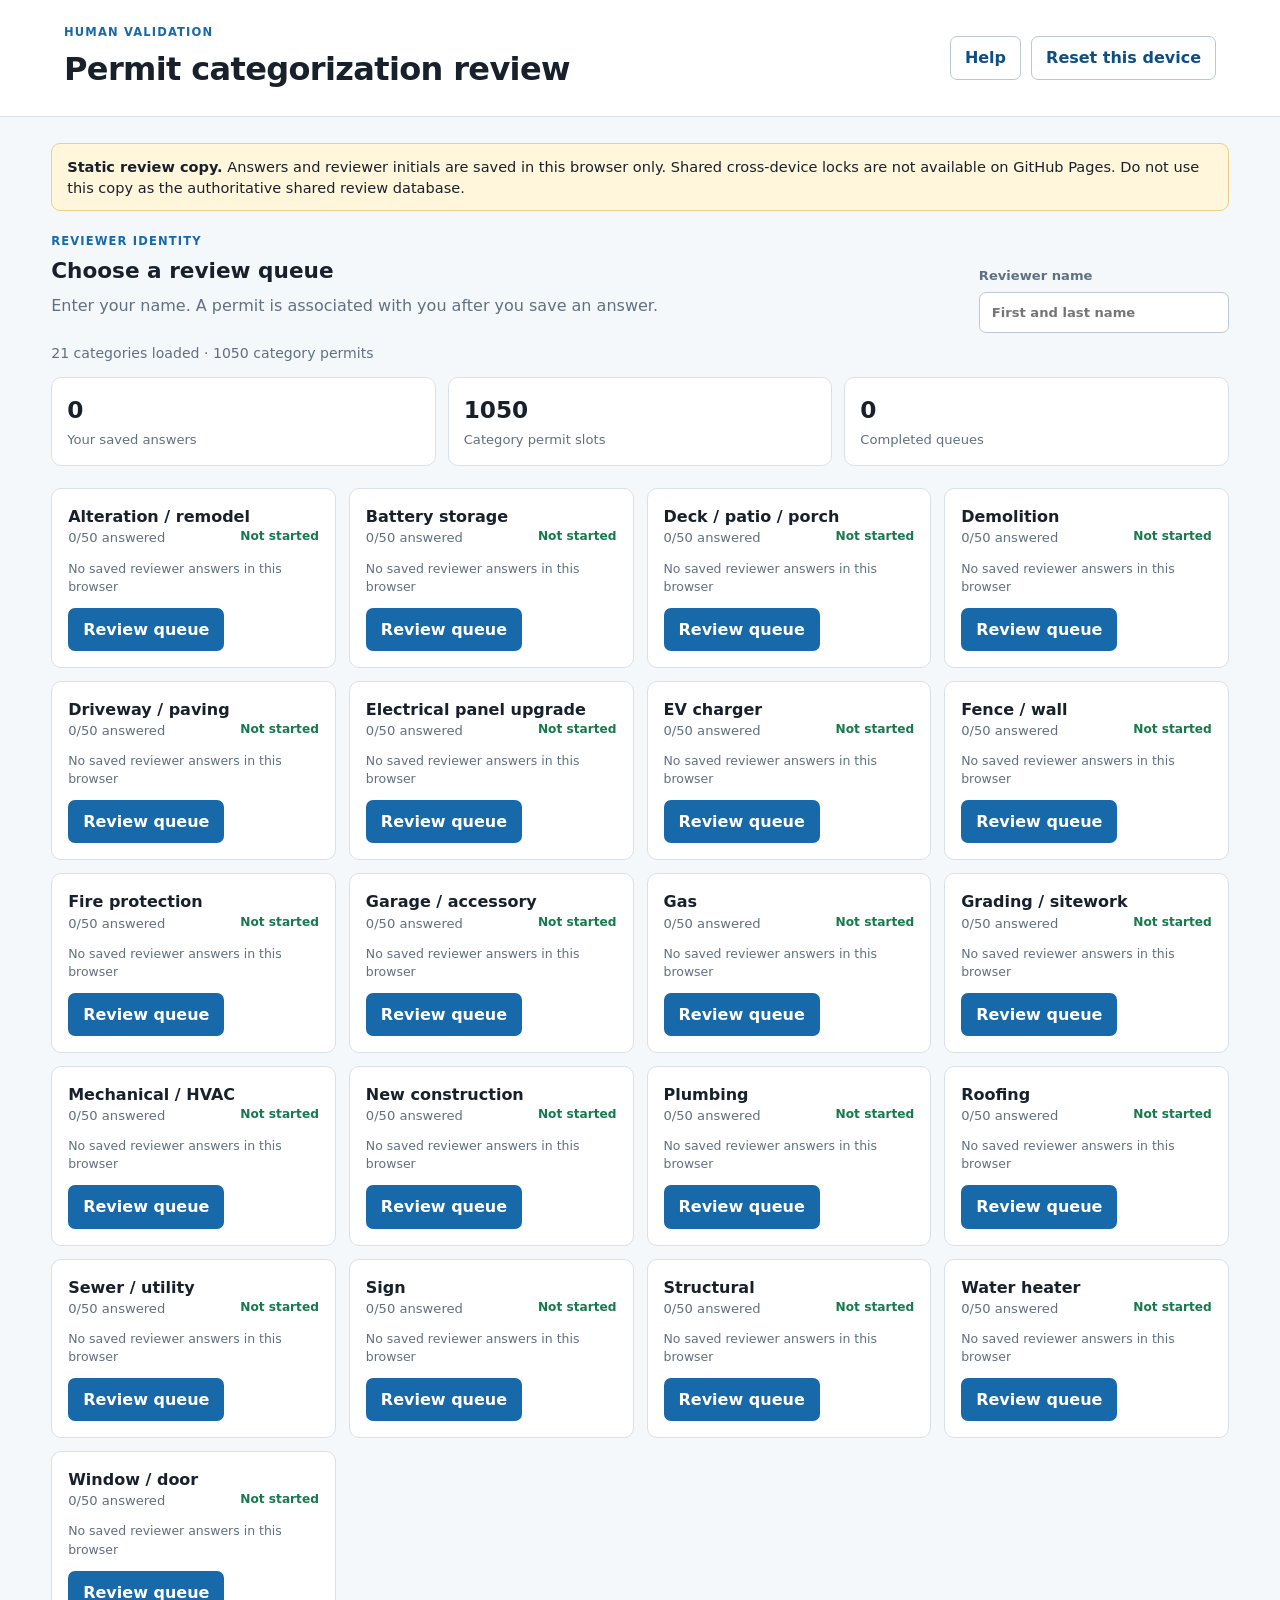
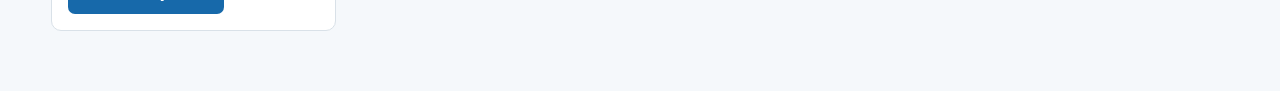
==== index.html @ 2d551720 "Add static permit review export" ====
<!doctype html>
<html lang="en">
<head>
  <meta charset="utf-8">
  <meta name="viewport" content="width=device-width, initial-scale=1">
  <title>Permit validation</title>
  <link rel="stylesheet" href="styles.css">
</head>
<body>
  <header class="site-header">
    <div>
      <div class="eyebrow">Human validation</div>
      <h1>Permit categorization review</h1>
    </div>
    <div class="header-actions">
      <button class="button secondary" id="helpButton">Help</button>
      <button class="button secondary" id="resetButton">Reset this device</button>
    </div>
  </header>

  <main class="page-shell">
    <div class="notice warning">
      <strong>Static review copy.</strong> Answers and reviewer initials are saved in this browser only. Shared cross-device locks are not available on GitHub Pages. Do not use this copy as the authoritative shared review database.
    </div>

    <section id="dashboardView">
      <div class="intro-row">
        <div>
          <div class="eyebrow">Reviewer identity</div>
          <h2>Choose a review queue</h2>
          <p class="muted">Enter your name. A permit is associated with you after you save an answer.</p>
        </div>
        <label class="name-field">Reviewer name
          <input id="reviewerName" autocomplete="name" placeholder="First and last name">
        </label>
      </div>
      <div id="loadStatus" class="status-line">Loading permit queues…</div>
      <div id="summary" class="summary-grid"></div>
      <div id="categoryGrid" class="category-grid"></div>
    </section>

    <section id="reviewView" hidden>
      <div class="review-toolbar">
        <button class="button secondary" id="backToQueues">← Queues</button>
        <div>
          <div class="eyebrow" id="reviewCategoryEyebrow"></div>
          <h2 id="reviewCategoryTitle"></h2>
        </div>
        <div class="reviewer-badge" id="reviewerBadge"></div>
      </div>
      <div class="review-layout">
        <aside class="queue-sidebar">
          <div class="sidebar-heading"><span>Queue</span><span id="queueCount"></span></div>
          <div id="queueList"></div>
        </aside>
        <article class="review-card">
          <div class="permit-topline">
            <span id="permitNumber"></span>
            <span id="permitProgress"></span>
          </div>
          <div class="permit-description" id="permitDescription"></div>
          <div class="permit-meta" id="permitMeta"></div>
          <div class="claim-line"><span>Saved reviewers</span><span id="claimers"></span></div>
          <div id="lockMessage" class="notice info" hidden></div>

          <fieldset id="answerFieldset">
            <legend>Does this permit belong to this category?</legend>
            <label class="choice"><input type="radio" name="answer" value="yes"> <span><strong>Yes</strong><small>The category clearly applies.</small></span></label>
            <label class="choice"><input type="radio" name="answer" value="no"> <span><strong>No</strong><small>The category does not apply.</small></span></label>
            <label class="choice"><input type="radio" name="answer" value="unclear"> <span><strong>Unclear</strong><small>The available record does not support a confident decision.</small></span></label>
          </fieldset>

          <label class="notes-field">Comment <span id="autosaveStatus" class="muted">Autosaved locally</span>
            <textarea id="comment" rows="4" placeholder="Optional evidence or explanation"></textarea>
          </label>
          <div class="review-actions">
            <button class="button secondary" id="previousPermit">← Previous</button>
            <button class="button primary" id="saveNext">Save answer and next →</button>
          </div>
          <div class="keyboard-hint">Arrow keys move between permits when the cursor is not in a text field.</div>
        </article>
      </div>
    </section>
  </main>

  <dialog id="helpDialog">
    <div class="dialog-header"><h2>Review guide</h2><button class="icon-button" id="closeHelp">×</button></div>
    <div class="help-content">
      <p>Choose a category and review the permits shown in that queue. Read the description and supporting metadata before selecting Yes, No, or Unclear.</p>
      <p>Starting a queue does not claim a permit. The permit is associated with your first saved answer. Your first name initial appears beside the permit for this browser.</p>
      <p>This static copy keeps two reviewer slots per category permit in local browser storage. A shared lock across reviewers and devices requires the live application backend.</p>
      <p>Comments autosave locally as you type. Use the Previous and Next controls or the arrow keys to move through the queue.</p>
    </div>
  </dialog>
  <script src="app.js"></script>
</body>
</html>
---- styles.css ----
:root {
  --ink: #18212b;
  --muted: #617080;
  --line: #d9e1e8;
  --panel: #ffffff;
  --wash: #f5f8fb;
  --blue: #1769aa;
  --blue-dark: #0d4f83;
  --green: #18794e;
  --amber-bg: #fff6dc;
  --amber-line: #ead18a;
  font-family: Inter, ui-sans-serif, system-ui, -apple-system, BlinkMacSystemFont, "Segoe UI", sans-serif;
}
* { box-sizing: border-box; }
body { margin: 0; color: var(--ink); background: var(--wash); line-height: 1.45; }
button, input, textarea { font: inherit; }
.site-header { background: #fff; border-bottom: 1px solid var(--line); padding: 24px clamp(20px, 5vw, 72px); display: flex; justify-content: space-between; gap: 20px; align-items: center; }
h1, h2, p { margin-top: 0; }
h1 { margin-bottom: 0; font-size: clamp(1.45rem, 2.7vw, 2rem); letter-spacing: -.02em; }
h2 { margin-bottom: 8px; font-size: 1.35rem; }
.eyebrow { color: var(--blue); text-transform: uppercase; letter-spacing: .1em; font-size: .72rem; font-weight: 750; margin-bottom: 5px; }
.header-actions, .review-actions { display: flex; gap: 10px; align-items: center; }
.page-shell { max-width: 1320px; margin: 0 auto; padding: 26px clamp(16px, 4vw, 54px) 60px; }
.notice { border: 1px solid var(--line); border-radius: 9px; padding: 12px 15px; margin-bottom: 22px; font-size: .91rem; }
.notice.warning { background: var(--amber-bg); border-color: var(--amber-line); }
.notice.info { background: #eef7ff; border-color: #b9d9f2; margin-top: 15px; }
.intro-row { display: flex; justify-content: space-between; gap: 24px; align-items: end; margin: 22px 0 10px; }
.muted { color: var(--muted); }
.name-field, .notes-field { display: grid; gap: 7px; font-size: .82rem; font-weight: 700; color: var(--muted); }
input, textarea { color: var(--ink); background: #fff; border: 1px solid #bdc9d4; border-radius: 7px; padding: 10px 12px; }
.name-field input { min-width: 250px; }
.button { border: 1px solid transparent; border-radius: 7px; cursor: pointer; padding: 9px 14px; font-weight: 700; }
.button.primary { color: #fff; background: var(--blue); }
.button.primary:hover { background: var(--blue-dark); }
.button.secondary { color: var(--blue-dark); background: #fff; border-color: #b9c8d5; }
.button:disabled { cursor: not-allowed; opacity: .5; }
.status-line { min-height: 26px; color: var(--muted); font-size: .88rem; }
.summary-grid { display: grid; grid-template-columns: repeat(3, 1fr); gap: 12px; margin: 8px 0 22px; }
.summary-card { background: var(--panel); border: 1px solid var(--line); border-radius: 10px; padding: 15px; }
.summary-value { display: block; font-size: 1.45rem; font-weight: 760; }
.summary-label { color: var(--muted); font-size: .82rem; }
.category-grid { display: grid; grid-template-columns: repeat(auto-fit, minmax(270px, 1fr)); gap: 13px; }
.category-card { background: var(--panel); border: 1px solid var(--line); border-radius: 10px; padding: 16px; display: flex; flex-direction: column; gap: 12px; min-height: 164px; }
.category-card h3 { font-size: 1rem; margin: 0; }
.category-subline { color: var(--muted); font-size: .82rem; display: flex; justify-content: space-between; gap: 8px; }
.category-status { font-size: .76rem; font-weight: 750; color: var(--green); }
.category-card .button { align-self: start; margin-top: auto; }
.claim-preview { color: var(--muted); font-size: .78rem; min-height: 19px; }
.review-toolbar { display: flex; align-items: center; gap: 18px; margin-bottom: 22px; }
.review-toolbar > div:nth-child(2) { flex: 1; }
.reviewer-badge { background: #e5f1fa; color: var(--blue-dark); border-radius: 99px; padding: 7px 12px; font-size: .82rem; font-weight: 750; }
.review-layout { display: grid; grid-template-columns: 280px minmax(0, 1fr); gap: 18px; align-items: start; }
.queue-sidebar, .review-card { background: var(--panel); border: 1px solid var(--line); border-radius: 10px; }
.queue-sidebar { overflow: hidden; max-height: calc(100vh - 180px); overflow-y: auto; }
.sidebar-heading { padding: 13px 15px; border-bottom: 1px solid var(--line); font-size: .78rem; font-weight: 750; color: var(--muted); text-transform: uppercase; letter-spacing: .06em; display: flex; justify-content: space-between; }
.queue-item { width: 100%; text-align: left; padding: 12px 15px; border: 0; border-bottom: 1px solid #edf1f4; background: #fff; cursor: pointer; color: var(--ink); }
.queue-item:hover, .queue-item.selected { background: #eef7ff; }
.queue-item .queue-number { color: var(--muted); font-size: .75rem; }
.queue-item .queue-summary { display: block; white-space: nowrap; overflow: hidden; text-overflow: ellipsis; font-size: .81rem; margin: 3px 0; }
.queue-item .queue-reviewers { color: var(--blue); font-size: .72rem; }
.review-card { padding: clamp(18px, 4vw, 34px); }
.permit-topline, .claim-line { display: flex; justify-content: space-between; gap: 15px; color: var(--muted); font-size: .8rem; font-weight: 700; }
.permit-description { font-size: clamp(1.2rem, 2vw, 1.6rem); font-weight: 680; letter-spacing: -.015em; margin: 25px 0 12px; }
.permit-meta { color: var(--muted); font-size: .86rem; padding-bottom: 18px; border-bottom: 1px solid var(--line); }
.claim-line { padding: 15px 0 0; }
.claim-line span:last-child { color: var(--blue-dark); }
fieldset { border: 0; padding: 0; margin: 28px 0 20px; }
legend { font-weight: 760; margin-bottom: 12px; }
.choice { display: flex; gap: 11px; border: 1px solid var(--line); border-radius: 8px; padding: 12px 14px; margin: 8px 0; cursor: pointer; }
.choice:has(input:checked) { background: #eef7ff; border-color: #78b1d8; }
.choice span { display: grid; gap: 2px; }
.choice small { color: var(--muted); }
.notes-field { margin: 22px 0; }
.notes-field textarea { resize: vertical; min-height: 92px; }
.notes-field .muted { font-weight: 500; margin-left: 6px; }
.keyboard-hint { color: var(--muted); font-size: .76rem; margin-top: 12px; }
dialog { border: 0; border-radius: 12px; box-shadow: 0 18px 60px #10213340; max-width: 540px; padding: 0; color: var(--ink); }
dialog::backdrop { background: #13243580; }
.dialog-header { display: flex; justify-content: space-between; align-items: center; border-bottom: 1px solid var(--line); padding: 16px 20px; }
.dialog-header h2 { margin: 0; }
.icon-button { border: 0; background: transparent; font-size: 1.6rem; cursor: pointer; color: var(--muted); }
.help-content { padding: 20px; }
@media (max-width: 800px) { .site-header, .intro-row, .review-toolbar { align-items: flex-start; flex-direction: column; } .header-actions { width: 100%; } .name-field, .name-field input { width: 100%; min-width: 0; } .summary-grid { grid-template-columns: 1fr; } .review-layout { grid-template-columns: 1fr; } .queue-sidebar { max-height: 250px; } .reviewer-badge { align-self: flex-start; } }
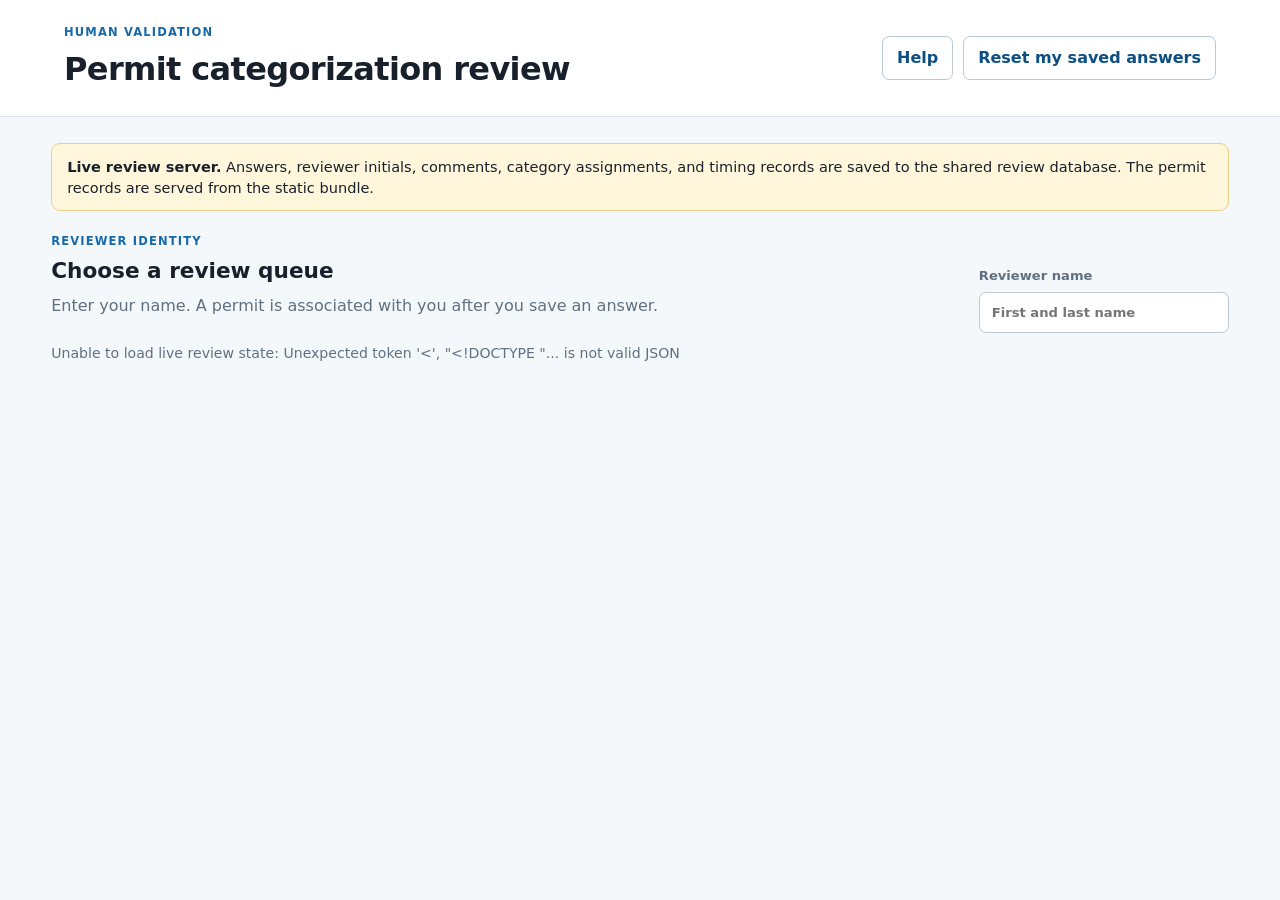
==== commit 45c5281c: "Add live staticver review backend" ====
--- a/index.html
+++ b/index.html
@@ -14,13 +14,13 @@
     </div>
     <div class="header-actions">
       <button class="button secondary" id="helpButton">Help</button>
-      <button class="button secondary" id="resetButton">Reset this device</button>
+      <button class="button secondary" id="resetButton">Reset my saved answers</button>
     </div>
   </header>
 
   <main class="page-shell">
     <div class="notice warning">
-      <strong>Static review copy.</strong> Answers and reviewer initials are saved in this browser only. Shared cross-device locks are not available on GitHub Pages. Do not use this copy as the authoritative shared review database.
+      <strong>Live review server.</strong> Answers, reviewer initials, comments, category assignments, and timing records are saved to the shared review database. The permit records are served from the static bundle.
     </div>
 
     <section id="dashboardView">
@@ -88,8 +88,8 @@
     <div class="help-content">
       <p>Choose a category and review the permits shown in that queue. Read the description and supporting metadata before selecting Yes, No, or Unclear.</p>
       <p>Starting a queue does not claim a permit. The permit is associated with your first saved answer. Your first name initial appears beside the permit for this browser.</p>
-      <p>This static copy keeps two reviewer slots per category permit in local browser storage. A shared lock across reviewers and devices requires the live application backend.</p>
-      <p>Comments autosave locally as you type. Use the Previous and Next controls or the arrow keys to move through the queue.</p>
+      <p>The live server keeps two reviewer slots per category permit and locks a category after two reviewers save their first answers. Reviewer initials are visible to everyone using this server.</p>
+      <p>Comments autosave to the shared database as you type. Use the Previous and Next controls or the arrow keys to move through the queue.</p>
     </div>
   </dialog>
   <script src="app.js"></script>
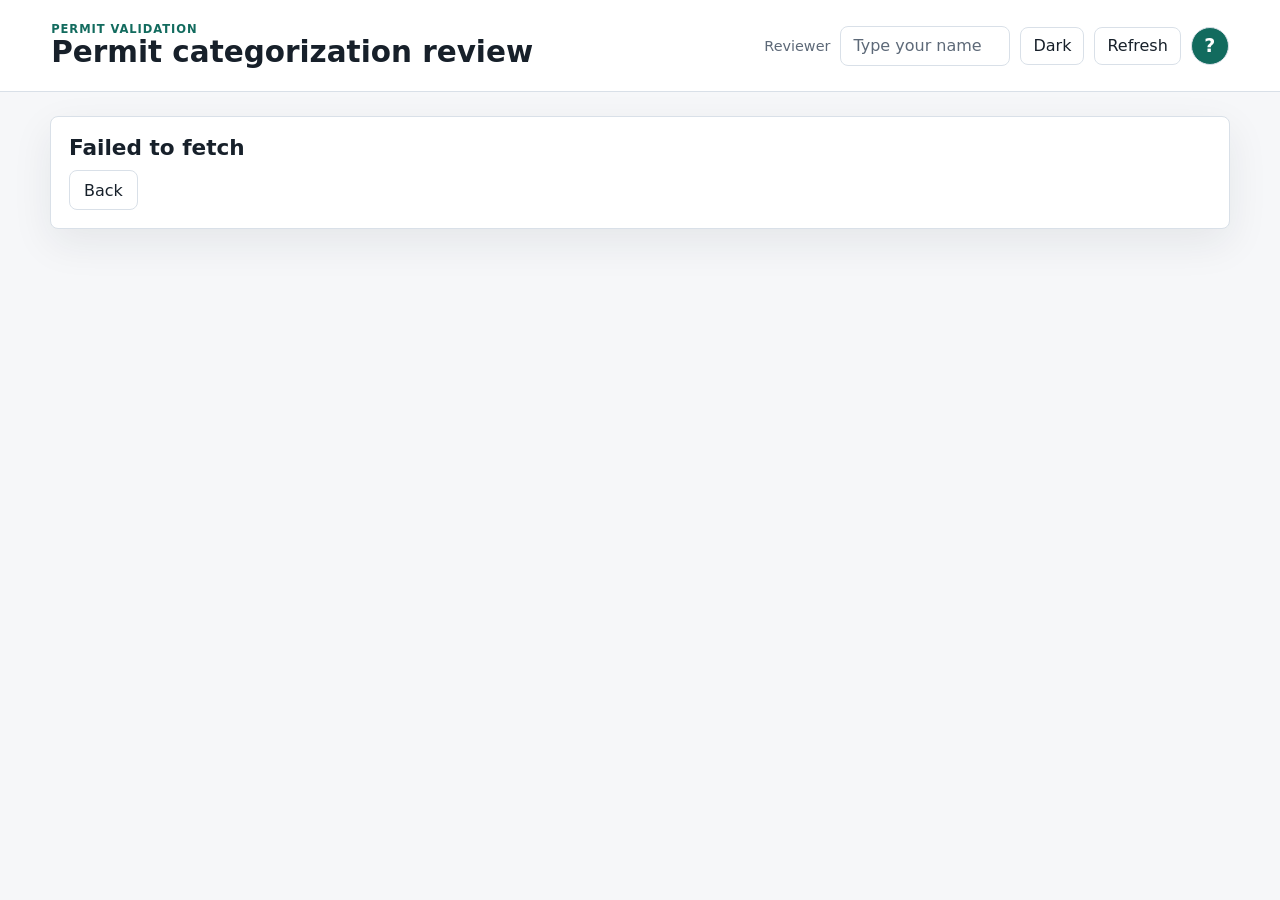
==== commit c941d66c: "Prepare GitHub Pages and tunneled API deployment" ====
--- a/index.html
+++ b/index.html
@@ -3,95 +3,281 @@
 <head>
   <meta charset="utf-8">
   <meta name="viewport" content="width=device-width, initial-scale=1">
-  <title>Permit validation</title>
-  <link rel="stylesheet" href="styles.css">
+  <title>Permit Validation</title>
+  <link rel="stylesheet" href="static/styles.css">
 </head>
 <body>
-  <header class="site-header">
+  <header class="topbar">
     <div>
-      <div class="eyebrow">Human validation</div>
+      <div class="eyebrow">Permit validation</div>
       <h1>Permit categorization review</h1>
     </div>
-    <div class="header-actions">
-      <button class="button secondary" id="helpButton">Help</button>
-      <button class="button secondary" id="resetButton">Reset my saved answers</button>
+    <div class="top-actions">
+      <label class="reviewer-label" for="reviewerName">Reviewer</label>
+      <input id="reviewerName" class="reviewer-input" type="text" placeholder="Type your name" autocomplete="off">
+      <button id="themeToggle" class="icon-text" title="Toggle dark / light">Dark</button>
+      <button id="refreshBtn" class="icon-text">Refresh</button>
+      <button id="helpBtn" class="help-icon" title="How to label — reviewer guide" aria-label="Reviewer guide">?</button>
     </div>
   </header>
-
-  <main class="page-shell">
-    <div class="notice warning">
-      <strong>Live review server.</strong> Answers, reviewer initials, comments, category assignments, and timing records are saved to the shared review database. The permit records are served from the static bundle.
-    </div>
-
-    <section id="dashboardView">
-      <div class="intro-row">
+  <main id="app"></main>
+
+  <div id="helpOverlay" class="help-overlay" hidden>
+    <div class="help-modal" role="dialog" aria-modal="true" aria-labelledby="helpTitle">
+      <div class="help-head">
         <div>
-          <div class="eyebrow">Reviewer identity</div>
-          <h2>Choose a review queue</h2>
-          <p class="muted">Enter your name. A permit is associated with you after you save an answer.</p>
+          <div class="help-eyebrow">Reviewer guide · v2</div>
+          <h2 id="helpTitle">How to review this round</h2>
         </div>
-        <label class="name-field">Reviewer name
-          <input id="reviewerName" autocomplete="name" placeholder="First and last name">
-        </label>
-      </div>
-      <div id="loadStatus" class="status-line">Loading permit queues…</div>
-      <div id="summary" class="summary-grid"></div>
-      <div id="categoryGrid" class="category-grid"></div>
-    </section>
-
-    <section id="reviewView" hidden>
-      <div class="review-toolbar">
-        <button class="button secondary" id="backToQueues">← Queues</button>
+        <button id="helpClose" class="help-close" aria-label="Close">&times;</button>
+      </div>
+      <div class="help-body">
+        <p class="help-lead">Read the permit description and choose the most specific active category supported by the text. The model prediction is hidden during this review.</p>
+
+        <section class="help-sec">
+          <h3>Before you start</h3>
+          <ol class="help-ol">
+            <li>Enter your reviewer name in the top bar.</li>
+            <li>Use the active targeted queues. Each card shows your assigned count and remaining count.</li>
+            <li>Historical cards are locked. Their old records remain preserved.</li>
+          </ol>
+          <p class="help-note"><b>Assignment rule:</b> the system targets at least 10 permits per available active class, caps each reviewer at 300 class-target reviews, and allows no more than two substantive reviewers per class-target permit. Demolition, Sign, and Window / door have fewer than 10 permits in this round. Solar PV is not an active queue. Heat Pump appears as a choice inside the Mechanical / HVAC queue when the description supports it.</p>
+        </section>
+
+        <section class="help-sec">
+          <h3>For each permit</h3>
+          <ol class="help-ol">
+            <li>Read the full description.</li>
+            <li>Choose the narrow category that matches the main work. One permit can appear in multiple class queues because one permit can support multiple class-specific estimates.</li>
+            <li>Use <b>None of these apply</b> when the work is real and no shown category fits.</li>
+            <li>Use <b>Skip for now</b> when the description is too vague, incomplete, or contradictory.</li>
+            <li>Use the note field for a short explanation. Notes and unfinished selections autosave after a short pause. Autosave does not complete the permit.</li>
+          </ol>
+          <p class="help-note"><b>Category selection completes the permit.</b> You can use Back to revisit a saved choice. Forward saves any unfinished note before moving.</p>
+        </section>
+
+        <section class="help-sec">
+          <h3>Boundary rules</h3>
+          <table class="help-table">
+            <thead><tr><th>Permit text</th><th>Use</th></tr></thead>
+            <tbody>
+              <tr><td>Interior remodel with no clear narrow scope</td><td><b>Alteration / remodel</b></td></tr>
+              <tr><td>New principal residence or principal building</td><td><b>New construction</b></td></tr>
+              <tr><td>ADU, shed, detached garage, or carport</td><td><b>Garage / accessory</b></td></tr>
+              <tr><td>Service panel or meter-main capacity change</td><td><b>Electrical panel upgrade</b></td></tr>
+              <tr><td>EV charging equipment</td><td><b>EV charger</b></td></tr>
+              <tr><td>Stationary battery energy storage</td><td><b>Battery storage</b></td></tr>
+              <tr><td>Air-source, mini-split, or ground-source heat-pump equipment</td><td><b>Heat Pump</b></td></tr>
+              <tr><td>Generic furnace, air conditioner, ventilation, or ductwork</td><td><b>Mechanical / HVAC</b></td></tr>
+              <tr><td>Domestic hot-water equipment, including heat-pump water heaters</td><td><b>Water heater</b></td></tr>
+              <tr><td>Roof work with no re-roofing scope</td><td>Use the equipment category when supported; do not use <b>Roofing</b></td></tr>
+              <tr><td>Sewer lateral or water service to the street</td><td><b>Sewer / utility</b></td></tr>
+              <tr><td>Interior fixtures, supply, or drain lines</td><td><b>Plumbing</b></td></tr>
+              <tr><td>Permit text lists multiple trades</td><td>Choose the headline scope</td></tr>
+            </tbody>
+          </table>
+        </section>
+
+        <section class="help-sec">
+          <h3>Active categories with example permits</h3>
+          <p class="help-note">These examples show clear cases. Use the permit description when the wording is less direct.</p>
+
+          <div class="help-fam"><span class="fam-tag">Electrical</span></div>
+          <div class="help-cards">
+            <div class="help-card"><h4>Battery storage</h4><p>Stationary electrical energy storage.</p><p class="gold">&ldquo;Install a 13.5 kWh battery energy storage system with backup gateway.&rdquo;</p><p class="nope">Not: batteries in vehicles or alarms.</p></div>
+            <div class="help-card"><h4>Electrical panel upgrade</h4><p>Service panel, meter-main, or capacity change.</p><p class="gold">&ldquo;Upgrade the main service from 100A to 200A and replace the meter-main.&rdquo;</p><p class="nope">Not: ordinary wiring with no capacity change.</p></div>
+            <div class="help-card"><h4>EV charger</h4><p>Electric-vehicle charging equipment.</p><p class="gold">&ldquo;Install a 240V dedicated circuit and Level 2 EV charger in the garage.&rdquo;</p><p class="nope">Not: parking electrical work with no charger.</p></div>
+          </div>
+
+          <div class="help-fam"><span class="fam-tag">Mechanical and HVAC</span></div>
+          <div class="help-cards">
+            <div class="help-card"><h4>Mechanical / HVAC</h4><p>General heating, cooling, ventilation, refrigeration, or ductwork.</p><p class="gold">&ldquo;Replace the gas furnace and air conditioner, including new ductwork and thermostat.&rdquo;</p><p class="nope">Heat-pump equipment uses the Heat Pump choice.</p></div>
+          </div>
+
+          <div class="help-fam"><span class="fam-tag">Plumbing</span></div>
+          <div class="help-cards">
+            <div class="help-card"><h4>Water heater</h4><p>Domestic water-heating equipment.</p><p class="gold">&ldquo;Replace the 50-gallon gas water heater with a tankless unit.&rdquo;</p><p class="nope">Includes heat-pump water heaters.</p></div>
+            <div class="help-card"><h4>Gas</h4><p>Fuel-gas piping, meters, or gas connections.</p><p class="gold">&ldquo;Install new fuel-gas piping and extend the gas line to the range and dryer.&rdquo;</p><p class="nope">Not: water piping or sewer work.</p></div>
+            <div class="help-card"><h4>Plumbing</h4><p>Fixtures, water supply, drainage, or interior piping.</p><p class="gold">&ldquo;Repipe two bathrooms and replace the fixtures, water supply, and drain lines.&rdquo;</p><p class="nope">Not: a sewer main or fuel-gas-only permit.</p></div>
+          </div>
+
+          <div class="help-fam"><span class="fam-tag">Exterior</span></div>
+          <div class="help-cards">
+            <div class="help-card"><h4>Roofing</h4><p>Roof covering replacement or repair.</p><p class="gold">&ldquo;Tear off and reroof 24 squares of asphalt shingles over the existing residence.&rdquo;</p><p class="nope">Not: roof-mounted equipment with no re-roofing scope.</p></div>
+            <div class="help-card"><h4>Window / door</h4><p>Windows, exterior doors, or glazing.</p><p class="gold">&ldquo;Replace 12 windows and 2 exterior doors like-for-like.&rdquo;</p><p class="nope">Not: framing with no window or door work.</p></div>
+            <div class="help-card"><h4>Sign</h4><p>Signs and sign structures.</p><p class="gold">&ldquo;Install an illuminated wall sign and a monument sign for the retail tenant.&rdquo;</p><p class="nope">Not: traffic signs or contract signatures.</p></div>
+            <div class="help-card"><h4>Deck / patio / porch</h4><p>Decks, patios, porches, or related stairs.</p><p class="gold">&ldquo;Construct a 200 sq ft attached wood deck with stairs at the rear of the residence.&rdquo;</p><p class="nope">Not: an interior floor platform.</p></div>
+          </div>
+
+          <div class="help-fam"><span class="fam-tag">Building</span></div>
+          <div class="help-cards">
+            <div class="help-card"><h4>Alteration / remodel</h4><p>Renovation of an existing building with no narrower active scope.</p><p class="gold">&ldquo;Remodel the kitchen and two bathrooms with non-structural tenant improvements.&rdquo;</p><p class="nope">Not: a new principal building.</p></div>
+            <div class="help-card"><h4>New construction</h4><p>A new principal building or structure.</p><p class="gold">&ldquo;Construct a new two-story single-family residence, 2,400 sq ft.&rdquo;</p><p class="nope">Not: an accessory structure only.</p></div>
+            <div class="help-card"><h4>Demolition</h4><p>Full or partial demolition.</p><p class="gold">&ldquo;Demolish the existing single-family residence and foundation.&rdquo;</p><p class="nope">Not: removing one fixture during a remodel.</p></div>
+            <div class="help-card"><h4>Garage / accessory</h4><p>Garage, carport, shed, ADU, or other accessory structure.</p><p class="gold">&ldquo;Construct a new detached 400 sq ft garage.&rdquo;</p><p class="nope">Not: the principal new building.</p></div>
+            <div class="help-card"><h4>Structural</h4><p>Foundation, framing, load-bearing, or reinforcement work.</p><p class="gold">&ldquo;Repair the foundation with steel piers and reinforce the load-bearing framing.&rdquo;</p><p class="nope">Not: non-structural finish work.</p></div>
+          </div>
+
+          <div class="help-fam"><span class="fam-tag">Sitework</span></div>
+          <div class="help-cards">
+            <div class="help-card"><h4>Fence / wall</h4><p>Fences or freestanding and retaining walls.</p><p class="gold">&ldquo;Install 120 ft of cedar fence and a masonry retaining wall.&rdquo;</p><p class="nope">Not: an interior partition wall.</p></div>
+            <div class="help-card"><h4>Driveway / paving</h4><p>Driveways, sidewalks, paving, or hardscape.</p><p class="gold">&ldquo;Replace the concrete driveway approach and sidewalk with new asphalt paving.&rdquo;</p><p class="nope">Not: roof paving products.</p></div>
+            <div class="help-card"><h4>Grading / sitework</h4><p>Earthwork, excavation, grading, erosion control, or site preparation.</p><p class="gold">&ldquo;Perform rough grading and excavation with erosion control for site preparation.&rdquo;</p><p class="nope">Not: an interior renovation.</p></div>
+            <div class="help-card"><h4>Sewer / utility</h4><p>Sewer or water service mains, laterals, or right-of-way connections.</p><p class="gold">&ldquo;Replace the sewer lateral from the house to the city main.&rdquo;</p><p class="nope">Not: interior plumbing fixtures.</p></div>
+          </div>
+
+          <div class="help-fam"><span class="fam-tag">Life safety</span></div>
+          <div class="help-cards">
+            <div class="help-card"><h4>Fire protection</h4><p>Fire alarms, sprinklers, suppression, or detection systems.</p><p class="gold">&ldquo;Install an NFPA 13D fire sprinkler system throughout the new residence.&rdquo;</p><p class="nope">Not: a lawn irrigation sprinkler.</p></div>
+          </div>
+        </section>
+
+        <section class="help-sec help-tldr">
+          <h3>Quick decision</h3>
+          <p>Read the work description &rarr; select the most specific shown category &rarr; use <b>None of these apply</b> for a real but unmatched scope &rarr; use <b>Skip for now</b> when the text cannot support a decision.</p>
+          <p class="help-note">Need the previous guide? <button id="legacyHelpBtn" class="help-inline" type="button">Open reviewer guide v1</button>.</p>
+        </section>
+      </div>
+    </div>
+  </div>
+
+  <div id="helpOverlayV1" class="help-overlay" hidden>
+    <div class="help-modal" role="dialog" aria-modal="true" aria-labelledby="helpTitleV1">
+      <div class="help-head">
         <div>
-          <div class="eyebrow" id="reviewCategoryEyebrow"></div>
-          <h2 id="reviewCategoryTitle"></h2>
+          <div class="help-eyebrow">Reviewer guide</div>
+          <h2 id="helpTitleV1">How to label a permit</h2>
         </div>
-        <div class="reviewer-badge" id="reviewerBadge"></div>
-      </div>
-      <div class="review-layout">
-        <aside class="queue-sidebar">
-          <div class="sidebar-heading"><span>Queue</span><span id="queueCount"></span></div>
-          <div id="queueList"></div>
-        </aside>
-        <article class="review-card">
-          <div class="permit-topline">
-            <span id="permitNumber"></span>
-            <span id="permitProgress"></span>
-          </div>
-          <div class="permit-description" id="permitDescription"></div>
-          <div class="permit-meta" id="permitMeta"></div>
-          <div class="claim-line"><span>Saved reviewers</span><span id="claimers"></span></div>
-          <div id="lockMessage" class="notice info" hidden></div>
-
-          <fieldset id="answerFieldset">
-            <legend>Does this permit belong to this category?</legend>
-            <label class="choice"><input type="radio" name="answer" value="yes"> <span><strong>Yes</strong><small>The category clearly applies.</small></span></label>
-            <label class="choice"><input type="radio" name="answer" value="no"> <span><strong>No</strong><small>The category does not apply.</small></span></label>
-            <label class="choice"><input type="radio" name="answer" value="unclear"> <span><strong>Unclear</strong><small>The available record does not support a confident decision.</small></span></label>
-          </fieldset>
-
-          <label class="notes-field">Comment <span id="autosaveStatus" class="muted">Autosaved locally</span>
-            <textarea id="comment" rows="4" placeholder="Optional evidence or explanation"></textarea>
-          </label>
-          <div class="review-actions">
-            <button class="button secondary" id="previousPermit">← Previous</button>
-            <button class="button primary" id="saveNext">Save answer and next →</button>
-          </div>
-          <div class="keyboard-hint">Arrow keys move between permits when the cursor is not in a text field.</div>
-        </article>
-      </div>
-    </section>
-  </main>
-
-  <dialog id="helpDialog">
-    <div class="dialog-header"><h2>Review guide</h2><button class="icon-button" id="closeHelp">×</button></div>
-    <div class="help-content">
-      <p>Choose a category and review the permits shown in that queue. Read the description and supporting metadata before selecting Yes, No, or Unclear.</p>
-      <p>Starting a queue does not claim a permit. The permit is associated with your first saved answer. Your first name initial appears beside the permit for this browser.</p>
-      <p>The live server keeps two reviewer slots per category permit and locks a category after two reviewers save their first answers. Reviewer initials are visible to everyone using this server.</p>
-      <p>Comments autosave to the shared database as you type. Use the Previous and Next controls or the arrow keys to move through the queue.</p>
-    </div>
-  </dialog>
-  <script src="app.js"></script>
+        <button id="helpCloseV1" class="help-close" aria-label="Close">&times;</button>
+      </div>
+      <div class="help-body">
+
+        <p class="help-lead">You read a building-permit description and choose the single category that
+        best describes the <b>actual work</b>. This is a <b>blind</b> review &mdash; you will not see the
+        model's guess. Say what the permit really is, from the text alone.</p>
+
+        <section class="help-sec">
+          <h3>The flow</h3>
+          <ol class="help-ol">
+            <li><b>Click the category</b> that matches the main work, or press its number key
+              <span class="kbd">1</span>&ndash;<span class="kbd">5</span>. The button flashes
+              <span class="pill-good">green</span> to confirm.</li>
+            <li><b>None of these apply</b> (<span class="kbd">8</span>) &mdash; the work is real but fits no
+              category shown. Saves <i>none</i> and moves on. If you <i>know</i> it belongs to another
+              family, use the full-tree escape link to record it.</li>
+            <li><b>Skip for now</b> (<span class="kbd">9</span>) &mdash; the text is too vague or cut off to
+              judge. Skipping is fine &mdash; don't guess.</li>
+            <li>You can <b>go back</b>: your previous choice is highlighted and can be changed.</li>
+          </ol>
+          <p class="help-note"><b>One permit &rarr; one category.</b> If it covers several trades, pick the
+          <b>headline scope</b> &mdash; e.g. &ldquo;New residence with attached garage&rdquo; is
+          <b>New construction</b>, not Garage.</p>
+        </section>
+
+        <section class="help-sec">
+          <h3>Four rules that settle most cases</h3>
+          <ul class="help-ul">
+            <li><b>Label the work, not the paperwork.</b> Ignore the permit type name, department, or fee
+              code. A permit filed &ldquo;Electrical&nbsp;&ndash;&nbsp;Misc.&rdquo; describing a solar array
+              is <b>Solar&nbsp;PV</b>.</li>
+            <li><b>Most specific wins.</b> Use the catch-alls (Electrical, Plumbing, Mechanical/HVAC,
+              Alteration/remodel) only when no narrower category fits.</li>
+            <li><b>When the text won't tell you, Skip</b> &mdash; don't invent detail.</li>
+            <li><b>The electrification categories matter most</b> (Solar, EV charger, Battery, Panel
+              upgrade, Heat pump). Slow down and apply the boundary rules.</li>
+          </ul>
+        </section>
+
+        <section class="help-sec">
+          <h3>Boundary rules that actually trip people up</h3>
+          <table class="help-table">
+            <thead><tr><th>Situation</th><th>Correct label</th></tr></thead>
+            <tbody>
+              <tr><td>Heat-pump <b>water heater</b> (domestic hot water)</td><td><b>Water heater</b> &mdash; not Heat pump</td></tr>
+              <tr><td><b>Solar thermal</b> / solar hot water (no electricity)</td><td><i>not</i> Solar PV (Solar PV = electric only)</td></tr>
+              <tr><td><b>Roof-mounted solar</b>, no re-roofing scope</td><td><b>Solar PV</b> &mdash; not Roofing</td></tr>
+              <tr><td>Service <b>capacity change</b> (100A&rarr;200A, meter-main)</td><td><b>Panel upgrade</b> &mdash; not Electrical</td></tr>
+              <tr><td>Any <b>EV charging equipment</b> present</td><td><b>EV charger</b> &mdash; not Electrical</td></tr>
+              <tr><td><b>Retaining / freestanding wall</b></td><td><b>Fence/wall</b> &mdash; not Structural</td></tr>
+              <tr><td><b>Sewer lateral / water service main</b> to street</td><td><b>Sewer/utility</b> &mdash; not Plumbing</td></tr>
+              <tr><td>Interior <b>fixtures &amp; supply lines</b> only</td><td><b>Plumbing</b> &mdash; not Sewer/utility</td></tr>
+              <tr><td><b>ADU, shed, detached garage, carport</b></td><td><b>Garage/accessory</b> &mdash; not New construction</td></tr>
+              <tr><td><b>Mini-split / air-source heat pump</b></td><td><b>Heat pump</b> &mdash; not Mechanical/HVAC</td></tr>
+            </tbody>
+          </table>
+        </section>
+
+        <section class="help-sec">
+          <h3>The 25 categories &mdash; with a gold-standard example each</h3>
+          <p class="help-note">Each shows what it means, a <b>gold example</b> (unambiguously this
+          category), and the most common thing it is <i>not</i>.</p>
+
+          <div class="help-fam"><span class="fam-tag">&#9889; Electrical</span></div>
+          <div class="help-cards">
+            <div class="help-card"><h4>1 &middot; Solar PV</h4><p>Photovoltaic solar <i>electric</i> generation equipment.</p><p class="gold">&ldquo;Install roof-mounted 7.2&nbsp;kW photovoltaic system, 18 modules with string inverter, residential.&rdquo;</p><p class="nope">Not: solar thermal; a generic electrical permit.</p></div>
+            <div class="help-card"><h4>2 &middot; EV charger</h4><p>Electric-vehicle charging equipment (EVSE).</p><p class="gold">&ldquo;Install 240V/40A dedicated circuit and Level 2 EVSE in attached garage.&rdquo;</p><p class="nope">Not: parking electrical with no charger.</p></div>
+            <div class="help-card"><h4>3 &middot; Battery storage</h4><p>Stationary electrical energy storage.</p><p class="gold">&ldquo;Install Powerwall (13.5&nbsp;kWh) battery energy storage system with backup gateway, garage.&rdquo;</p><p class="nope">Not: batteries in alarms or vehicles.</p></div>
+            <div class="help-card"><h4>4 &middot; Panel upgrade</h4><p>Service panel / meter-main replacement or capacity change.</p><p class="gold">&ldquo;Upgrade main service from 100A to 200A, replace meter-main and load center.&rdquo;</p><p class="nope">Not: reconnect/inspection with no change.</p></div>
+            <div class="help-card"><h4>5 &middot; Electrical <span class="catch">catch-all</span></h4><p>General wiring, circuits, service, fixtures, equipment.</p><p class="gold">&ldquo;Rewire kitchen, add six 20A circuits, replace outlets, switches and lighting.&rdquo;</p><p class="nope">Not: solar/EV/battery/panel when one applies.</p></div>
+          </div>
+
+          <div class="help-fam"><span class="fam-tag">&#128293; Mechanical &amp; HVAC</span></div>
+          <div class="help-cards">
+            <div class="help-card"><h4>6 &middot; Heat pump</h4><p>Heat-pump equipment (air-source, mini-split, ground-source).</p><p class="gold">&ldquo;Install 3-ton ducted air-source heat pump to replace gas furnace and AC.&rdquo;</p><p class="nope">Not: generic HVAC; a heat-pump <i>water heater</i>.</p></div>
+            <div class="help-card"><h4>7 &middot; Mechanical / HVAC <span class="catch">catch-all</span></h4><p>General heating, ventilation, cooling, refrigeration, ductwork.</p><p class="gold">&ldquo;Replace 4-ton gas furnace and condenser, new ductwork and thermostat; AC changeout.&rdquo;</p><p class="nope">Not: a heat pump when that fits.</p></div>
+          </div>
+
+          <div class="help-fam"><span class="fam-tag">&#128703; Plumbing</span></div>
+          <div class="help-cards">
+            <div class="help-card"><h4>8 &middot; Water heater</h4><p>Water-heating equipment.</p><p class="gold">&ldquo;Replace 50-gallon gas water heater with tankless unit; like-for-like.&rdquo;</p><p class="nope">Not: a space-heating boiler, no domestic hot water.</p></div>
+            <div class="help-card"><h4>9 &middot; Gas</h4><p>Fuel-gas piping, meters, or gas-fired equipment connections.</p><p class="gold">&ldquo;Install new fuel-gas piping and meter for range and dryer; gas line extension.&rdquo;</p><p class="nope">Not: water piping; gasoline storage.</p></div>
+            <div class="help-card"><h4>10 &middot; Plumbing <span class="catch">catch-all</span></h4><p>General fixtures, water supply, drainage, piping.</p><p class="gold">&ldquo;Repipe two bathrooms, replace fixtures, water supply and drain lines.&rdquo;</p><p class="nope">Not: fuel gas only; a sewer main only.</p></div>
+          </div>
+
+          <div class="help-fam"><span class="fam-tag">&#127968; Exterior</span></div>
+          <div class="help-cards">
+            <div class="help-card"><h4>11 &middot; Roofing</h4><p>Roof covering replacement, repair, or new roof.</p><p class="gold">&ldquo;Tear off and reroof 24 squares of asphalt shingles over existing residence.&rdquo;</p><p class="nope">Not: roof-mounted equipment, no roofing scope.</p></div>
+            <div class="help-card"><h4>12 &middot; Window/door</h4><p>Windows, doors, or glazing.</p><p class="gold">&ldquo;Replace 12 windows and 2 exterior doors like-for-like; retrofit vinyl.&rdquo;</p><p class="nope">Not: framing with no window/door work.</p></div>
+            <div class="help-card"><h4>13 &middot; Sign</h4><p>Signs and sign structures.</p><p class="gold">&ldquo;Install illuminated wall sign and monument sign for retail tenant.&rdquo;</p><p class="nope">Not: traffic signs; contract signatures.</p></div>
+            <div class="help-card"><h4>14 &middot; Deck/patio/porch</h4><p>Decks, patios, or porches.</p><p class="gold">&ldquo;Construct 200 sq ft attached wood deck with stairs at rear of residence.&rdquo;</p><p class="nope">Not: an interior floor platform.</p></div>
+          </div>
+
+          <div class="help-fam"><span class="fam-tag">&#127959;&#65039; Building</span></div>
+          <div class="help-cards">
+            <div class="help-card"><h4>15 &middot; Alteration/remodel <span class="catch">catch-all</span></h4><p>Alteration, renovation, or remodel of an existing building.</p><p class="gold">&ldquo;Interior remodel of kitchen and two baths, non-structural; tenant improvement.&rdquo;</p><p class="nope">Not: a new standalone building.</p></div>
+            <div class="help-card"><h4>16 &middot; New construction</h4><p>A new principal building or structure.</p><p class="gold">&ldquo;Construct new two-story single-family residence, 2,400 sq ft.&rdquo;</p><p class="nope">Not: an addition or accessory structure only.</p></div>
+            <div class="help-card"><h4>17 &middot; Demolition</h4><p>Full or partial demolition.</p><p class="gold">&ldquo;Full demolition of existing single-family residence and foundation.&rdquo;</p><p class="nope">Not: removing one fixture.</p></div>
+            <div class="help-card"><h4>18 &middot; Garage/accessory</h4><p>Garage, carport, shed, ADU, or other accessory structure.</p><p class="gold">&ldquo;Construct new detached 400 sq ft garage&rdquo; / &ldquo;Build 600 sq ft ADU.&rdquo;</p><p class="nope">Not: a principal new building.</p></div>
+            <div class="help-card"><h4>19 &middot; Structural</h4><p>Framing, foundation, load-bearing or reinforcement work.</p><p class="gold">&ldquo;Foundation repair: install 8 steel piers and reinforce framing; seismic retrofit.&rdquo;</p><p class="nope">Not: non-structural finish work.</p></div>
+          </div>
+
+          <div class="help-fam"><span class="fam-tag">&#127795; Sitework</span></div>
+          <div class="help-cards">
+            <div class="help-card"><h4>20 &middot; Pool/spa</h4><p>Swimming pool, spa, hot tub, or pool equipment.</p><p class="gold">&ldquo;Construct in-ground gunite swimming pool and spa with equipment pad.&rdquo;</p><p class="nope">Not: a fountain or a beauty spa.</p></div>
+            <div class="help-card"><h4>21 &middot; Fence/wall</h4><p>Fences or freestanding/retaining walls.</p><p class="gold">&ldquo;Install 120 ft of 6 ft cedar fence and a 4 ft masonry retaining wall.&rdquo;</p><p class="nope">Not: an interior partition wall.</p></div>
+            <div class="help-card"><h4>22 &middot; Driveway/paving</h4><p>Driveway, sidewalk, paving, or hardscape.</p><p class="gold">&ldquo;Replace concrete driveway approach and sidewalk; new asphalt paving.&rdquo;</p><p class="nope">Not: roof paving products.</p></div>
+            <div class="help-card"><h4>23 &middot; Grading/sitework</h4><p>Earthwork, excavation, grading, erosion control, site prep.</p><p class="gold">&ldquo;Rough grading and excavation with erosion control for site preparation.&rdquo;</p><p class="nope">Not: an interior renovation.</p></div>
+            <div class="help-card"><h4>24 &middot; Sewer/utility</h4><p>Sewer/water service main, lateral, or ROW utility connection.</p><p class="gold">&ldquo;Replace sewer lateral from house to city main&rdquo; / &ldquo;New 1-inch water service line.&rdquo;</p><p class="nope">Not: interior plumbing fixtures.</p></div>
+          </div>
+
+          <div class="help-fam"><span class="fam-tag">&#129519; Life safety</span></div>
+          <div class="help-cards">
+            <div class="help-card"><h4>25 &middot; Fire protection</h4><p>Fire alarm, sprinkler, suppression, or detection systems.</p><p class="gold">&ldquo;Install NFPA 13D fire sprinkler system throughout new residence; monitored fire alarm.&rdquo;</p><p class="nope">Not: a lawn irrigation sprinkler.</p></div>
+          </div>
+        </section>
+
+        <section class="help-sec help-tldr">
+          <h3>The whole decision in one line</h3>
+          <p>Read the description &rarr; pick the <b>most specific</b> category for the <b>main work</b>
+          &rarr; if nothing in the shown family fits, <b>None of these apply</b> &rarr; if you can't tell,
+          <b>Skip</b>. Watch the electrification boundaries. Label the <b>work</b>, never the paperwork.</p>
+        </section>
+
+      </div>
+    </div>
+  </div>
+
+  <script src="static/api-config.js"></script>
+  <script src="static/app.js"></script>
 </body>
 </html>
--- a/static/styles.css
+++ b/static/styles.css
@@ -0,0 +1,950 @@
+:root {
+  --bg: #f6f7f9;
+  --panel: #ffffff;
+  --panel-2: #eef3f8;
+  --text: #17202a;
+  --muted: #5d6978;
+  --line: #d9e0e8;
+  --accent: #126b5e;
+  --accent-2: #1e5f8a;
+  --warn: #b45309;
+  --bad: #b91c1c;
+  --good: #127447;
+  --shadow: 0 14px 40px rgba(20, 35, 50, 0.08);
+  font-family: Inter, ui-sans-serif, system-ui, -apple-system, BlinkMacSystemFont, "Segoe UI", sans-serif;
+}
+
+* {
+  box-sizing: border-box;
+}
+
+body {
+  margin: 0;
+  background: var(--bg);
+  color: var(--text);
+}
+
+button,
+input,
+select {
+  font: inherit;
+}
+
+button {
+  border: 1px solid var(--line);
+  background: var(--panel);
+  color: var(--text);
+  min-height: 40px;
+  padding: 0 14px;
+  border-radius: 8px;
+  cursor: pointer;
+}
+
+button:hover:not(:disabled) {
+  border-color: #9bb0c4;
+  box-shadow: 0 2px 10px rgba(20, 35, 50, 0.08);
+}
+
+button:disabled {
+  color: #9aa4af;
+  cursor: not-allowed;
+  background: #f0f2f4;
+}
+
+.topbar {
+  min-height: 92px;
+  padding: 18px clamp(20px, 4vw, 56px);
+  display: flex;
+  align-items: center;
+  justify-content: space-between;
+  gap: 24px;
+  border-bottom: 1px solid var(--line);
+  background: rgba(255, 255, 255, 0.92);
+  position: sticky;
+  top: 0;
+  z-index: 10;
+  backdrop-filter: blur(10px);
+}
+
+.eyebrow {
+  color: var(--accent);
+  text-transform: uppercase;
+  font-weight: 800;
+  font-size: 0.72rem;
+  letter-spacing: 0.08em;
+}
+
+h1,
+h2,
+h3,
+p {
+  margin: 0;
+}
+
+h1 {
+  font-size: clamp(1.4rem, 2.3vw, 2.2rem);
+  line-height: 1.1;
+}
+
+h2 {
+  font-size: 1.35rem;
+}
+
+h3 {
+  font-size: 1rem;
+}
+
+.top-actions {
+  display: flex;
+  align-items: center;
+  gap: 10px;
+  flex-wrap: wrap;
+}
+
+.reviewer-label {
+  color: var(--muted);
+  font-size: 0.9rem;
+}
+
+.reviewer-input,
+.search,
+.review-fields input,
+.review-fields select {
+  min-height: 40px;
+  border: 1px solid var(--line);
+  border-radius: 8px;
+  background: white;
+  color: var(--text);
+  padding: 0 12px;
+}
+
+.reviewer-input {
+  width: 170px;
+}
+
+main {
+  width: min(1180px, calc(100% - 32px));
+  margin: 24px auto 64px;
+}
+
+.notice,
+.complete,
+.error-panel,
+.score-panel,
+.history-panel,
+.name-gate {
+  background: var(--panel);
+  border: 1px solid var(--line);
+  border-radius: 8px;
+  padding: 18px;
+  box-shadow: var(--shadow);
+}
+
+.notice {
+  margin-bottom: 16px;
+  color: var(--muted);
+}
+
+.name-gate {
+  margin-bottom: 16px;
+  display: grid;
+  gap: 4px;
+  border-color: #d9c8a4;
+  background: #fffaf0;
+}
+
+.history-panel td span,
+.score-panel p {
+  color: var(--muted);
+}
+
+.review-mode-guide {
+  display: grid;
+  grid-template-columns: repeat(2, minmax(0, 1fr));
+  gap: 12px;
+  margin-bottom: 16px;
+}
+
+.review-mode-guide > div {
+  background: var(--panel);
+  border: 1px solid var(--line);
+  border-radius: 8px;
+  padding: 14px 16px;
+  box-shadow: var(--shadow);
+}
+
+.review-mode-guide strong {
+  display: block;
+  margin-bottom: 6px;
+}
+
+.review-mode-guide p {
+  color: var(--muted);
+  font-size: 0.9rem;
+  line-height: 1.45;
+}
+
+.sample-list {
+  display: grid;
+  gap: 12px;
+}
+
+.queue-section {
+  margin-bottom: 26px;
+}
+
+.queue-section-head {
+  margin: 0 0 12px;
+}
+
+.queue-section-head h2 {
+  margin-bottom: 4px;
+}
+
+.queue-section-head p {
+  color: var(--muted);
+  font-size: 0.92rem;
+}
+
+.historical-section {
+  opacity: 0.76;
+}
+
+.sample-row.historical-task {
+  background: #f1f3f5;
+  box-shadow: none;
+}
+
+.historical-task .sample-title,
+.historical-task .sample-meta {
+  color: #687481;
+}
+
+.locked-label {
+  color: #7a8793;
+  font-size: 0.84rem;
+  text-align: right;
+}
+
+.historical-view {
+  border: 1px solid #c7cdd3;
+  background: #e3e7eb;
+  color: #687481;
+  border-radius: 8px;
+  padding: 8px 14px;
+  font-weight: 700;
+  cursor: pointer;
+}
+
+.historical-view:hover {
+  background: #d8dde2;
+}
+
+.historical-progress {
+  display: grid;
+  gap: 4px;
+  margin-top: 9px;
+  color: #7a8793;
+  font-size: 0.78rem;
+}
+
+.historical-progress-track {
+  height: 5px;
+  overflow: hidden;
+  border-radius: 999px;
+  background: #dfe3e7;
+}
+
+.historical-progress-track > div {
+  height: 100%;
+  border-radius: inherit;
+  background: #9ca8b2;
+}
+
+.readonly-panel {
+  margin-top: 14px;
+  padding: 14px 16px;
+  border: 1px solid var(--line);
+  border-radius: 10px;
+  background: var(--panel-2);
+  color: var(--muted);
+}
+
+.readonly-panel strong,
+.readonly-field b {
+  color: var(--text);
+}
+
+.readonly-panel p {
+  margin: 7px 0 12px;
+}
+
+.readonly-field {
+  margin-top: 8px;
+}
+
+.readonly-review .permit-panel {
+  opacity: .82;
+  filter: grayscale(.7);
+}
+
+.readonly-review .review-nav button,
+.readonly-review #homeBtn {
+  background: var(--panel-2);
+  color: var(--muted);
+  border-color: var(--line);
+}
+
+.sample-row {
+  display: grid;
+  grid-template-columns: minmax(0, 1fr) auto;
+  gap: 20px;
+  align-items: stretch;
+  background: var(--panel);
+  border: 1px solid var(--line);
+  border-radius: 8px;
+  padding: 16px;
+  box-shadow: var(--shadow);
+}
+
+.sample-title {
+  font-weight: 800;
+  font-size: 1.05rem;
+}
+
+.sample-meta,
+.permit-meta {
+  display: flex;
+  gap: 12px;
+  align-items: center;
+  flex-wrap: wrap;
+  margin-top: 8px;
+  color: var(--muted);
+  font-size: 0.9rem;
+}
+
+.status-dot {
+  width: 10px;
+  height: 10px;
+  border-radius: 50%;
+  display: inline-block;
+  background: var(--warn);
+}
+
+.status-dot.ready {
+  background: var(--good);
+}
+
+.progress-grid {
+  display: grid;
+  grid-template-columns: repeat(2, minmax(180px, 1fr));
+  gap: 12px;
+  margin-top: 14px;
+}
+
+.progress-label {
+  color: var(--muted);
+  font-size: 0.82rem;
+  margin-bottom: 6px;
+}
+
+.bar {
+  height: 9px;
+  border-radius: 999px;
+  background: #e5eaf0;
+  overflow: hidden;
+}
+
+.bar div {
+  height: 100%;
+  background: linear-gradient(90deg, var(--accent), var(--accent-2));
+}
+
+.path-text {
+  margin-top: 10px;
+  color: var(--muted);
+  font-size: 0.78rem;
+  overflow-wrap: anywhere;
+}
+
+.sample-actions {
+  display: grid;
+  grid-template-columns: minmax(180px, 1fr);
+  gap: 8px;
+  align-content: center;
+}
+
+.primary-action {
+  background: var(--accent);
+  border-color: var(--accent);
+  color: white;
+  font-weight: 800;
+}
+
+.details-band {
+  margin-top: 18px;
+  display: grid;
+  grid-template-columns: minmax(0, 1fr) minmax(0, 1fr);
+  gap: 16px;
+}
+
+.details-band > div {
+  background: transparent;
+  border-top: 1px solid var(--line);
+  padding-top: 14px;
+}
+
+code {
+  font-family: "SFMono-Regular", Consolas, "Liberation Mono", monospace;
+  font-size: 0.86rem;
+  color: #244156;
+  overflow-wrap: anywhere;
+}
+
+.review-shell {
+  display: grid;
+  gap: 14px;
+}
+
+.review-header {
+  display: flex;
+  justify-content: space-between;
+  align-items: center;
+  gap: 12px;
+}
+
+.header-spacer {
+  width: 72px;
+}
+
+.review-nav {
+  display: flex;
+  align-items: center;
+  gap: 8px;
+}
+
+.review-nav span {
+  min-width: 78px;
+  text-align: center;
+  color: var(--muted);
+  font-weight: 800;
+}
+
+.permit-panel,
+.manual-panel {
+  background: var(--panel);
+  border: 1px solid var(--line);
+  border-radius: 8px;
+  padding: 18px;
+  box-shadow: var(--shadow);
+}
+
+.permit-panel p {
+  margin-top: 16px;
+  font-size: clamp(1.12rem, 1.8vw, 1.55rem);
+  line-height: 1.38;
+}
+
+.proposal-band {
+  display: grid;
+  grid-template-columns: repeat(auto-fit, minmax(260px, 1fr));
+  gap: 12px;
+}
+
+.proposal {
+  min-height: 100px;
+  text-align: left;
+  display: grid;
+  gap: 10px;
+  align-content: start;
+  background: var(--panel);
+  box-shadow: var(--shadow);
+}
+
+.proposal.primary {
+  border-color: rgba(18, 107, 94, 0.55);
+}
+
+.proposal span {
+  font-weight: 800;
+  color: var(--accent);
+}
+
+.proposal strong {
+  display: flex;
+  gap: 6px;
+  flex-wrap: wrap;
+  font-weight: 600;
+}
+
+.proposal em {
+  color: var(--muted);
+  font-style: normal;
+  font-size: 0.84rem;
+}
+
+.proposal-band.muted {
+  min-height: 58px;
+  align-items: center;
+  color: var(--muted);
+  border-top: 1px solid var(--line);
+  border-bottom: 1px solid var(--line);
+}
+
+.guided-decision-grid {
+  display: grid;
+  grid-template-columns: repeat(3, minmax(0, 1fr));
+  gap: 12px;
+}
+
+.guided-decision {
+  aspect-ratio: 1 / 1;
+  width: 100%;
+  min-height: 0;
+  padding: 16px;
+  display: grid;
+  grid-template-rows: auto auto 1fr;
+  align-items: start;
+  justify-items: start;
+  gap: 10px;
+  text-align: left;
+  background: var(--panel);
+  box-shadow: var(--shadow);
+}
+
+.guided-decision.primary {
+  border-color: rgba(18, 107, 94, 0.55);
+}
+
+.guided-decision.skip {
+  border-color: #d9c8a4;
+  background: #fffaf0;
+}
+
+.guided-decision b {
+  width: 34px;
+  height: 34px;
+  border-radius: 8px;
+  display: inline-grid;
+  place-items: center;
+  background: #e5eaf0;
+  color: var(--text);
+  font-size: 1rem;
+}
+
+.guided-decision.primary b {
+  background: var(--accent);
+  color: white;
+}
+
+.guided-decision.skip b {
+  background: #f3dfb6;
+}
+
+.guided-decision > span {
+  font-weight: 800;
+  font-size: clamp(1rem, 1.2vw, 1.14rem);
+  line-height: 1.2;
+}
+
+.guided-decision strong {
+  min-width: 0;
+  display: flex;
+  gap: 6px;
+  flex-wrap: wrap;
+  align-content: start;
+  font-weight: 600;
+}
+
+.guided-note-panel {
+  display: grid;
+  justify-items: center;
+  gap: 10px;
+}
+
+.guided-note-panel input {
+  width: min(620px, 100%);
+  min-height: 44px;
+  border: 1px solid var(--line);
+  border-radius: 8px;
+  background: white;
+  color: var(--text);
+  padding: 0 12px;
+}
+
+.deny-action {
+  width: min(220px, 70%);
+  background: #fff5f5;
+  border-color: #efb8b8;
+  color: var(--bad);
+  font-weight: 900;
+}
+
+.manual-head {
+  display: flex;
+  justify-content: space-between;
+  align-items: center;
+  gap: 12px;
+  margin-bottom: 12px;
+}
+
+.blind-panel {
+  display: grid;
+  gap: 14px;
+}
+
+.manual-head h3 {
+  margin-bottom: 4px;
+}
+
+.manual-subtitle {
+  margin: 0;
+  color: var(--muted);
+  font-size: 0.92rem;
+  line-height: 1.35;
+}
+
+.manual-actions {
+  display: flex;
+  align-items: center;
+  gap: 10px;
+  flex-wrap: wrap;
+}
+
+.selected-flags {
+  min-height: 42px;
+  display: flex;
+  align-items: center;
+  gap: 8px;
+  flex-wrap: wrap;
+  padding-bottom: 10px;
+}
+
+.chip {
+  display: inline-flex;
+  align-items: center;
+  border: 1px solid #bad3cc;
+  background: #edf8f5;
+  color: #0d574d;
+  border-radius: 999px;
+  padding: 4px 9px;
+  font-size: 0.8rem;
+  max-width: 100%;
+}
+
+.chip.removable {
+  min-height: 30px;
+}
+
+.empty-label {
+  color: var(--muted);
+  font-size: 0.9rem;
+}
+
+.taxonomy-browser {
+  display: grid;
+  gap: 12px;
+}
+
+.taxonomy-stage {
+  display: grid;
+  gap: 12px;
+}
+
+.taxonomy-search-row {
+  display: grid;
+  gap: 6px;
+}
+
+.taxonomy-search-meta {
+  color: var(--muted);
+  font-size: 0.82rem;
+}
+
+.taxonomy-stage-head {
+  display: flex;
+  justify-content: space-between;
+  align-items: start;
+  gap: 12px;
+  flex-wrap: wrap;
+}
+
+.taxonomy-stage-head strong {
+  display: block;
+  font-size: 1rem;
+}
+
+.taxonomy-stage-head span,
+.taxonomy-count {
+  color: var(--muted);
+  font-size: 0.86rem;
+}
+
+.taxonomy-category-grid {
+  display: grid;
+  grid-template-columns: repeat(auto-fit, minmax(220px, 1fr));
+  gap: 10px;
+}
+
+.taxonomy-category-card,
+.taxonomy-leaf-card {
+  display: grid;
+  align-content: start;
+  gap: 6px;
+  text-align: left;
+  min-height: 88px;
+  padding: 14px;
+  background: white;
+  border: 1px solid var(--line);
+  border-radius: 10px;
+  box-shadow: var(--shadow);
+}
+
+.taxonomy-category-card strong,
+.taxonomy-leaf-card strong {
+  font-size: 0.98rem;
+}
+
+.taxonomy-category-card span,
+.taxonomy-leaf-card span {
+  color: var(--muted);
+  font-size: 0.8rem;
+  line-height: 1.35;
+}
+
+.taxonomy-category-card.active,
+.taxonomy-leaf-card.selected {
+  border-color: rgba(18, 107, 94, 0.6);
+  background: #edf8f5;
+}
+
+.taxonomy-leaf-grid {
+  display: grid;
+  grid-template-columns: repeat(auto-fit, minmax(240px, 1fr));
+  gap: 10px;
+  max-height: 420px;
+  overflow: auto;
+  padding-right: 4px;
+}
+
+.taxonomy-back {
+  align-self: start;
+}
+
+.taxonomy-empty {
+  color: var(--muted);
+  font-size: 0.94rem;
+}
+
+.review-fields {
+  display: grid;
+  grid-template-columns: minmax(180px, 240px) minmax(0, 1fr);
+  gap: 10px;
+  margin-top: 12px;
+}
+
+.score-panel table {
+  width: 100%;
+  border-collapse: collapse;
+  margin-top: 18px;
+  background: white;
+}
+
+.history-panel {
+  margin-top: 18px;
+  overflow-x: auto;
+}
+
+.section-head {
+  display: grid;
+  gap: 4px;
+  margin-bottom: 14px;
+}
+
+.history-panel table {
+  width: 100%;
+  min-width: 820px;
+  border-collapse: collapse;
+  background: white;
+}
+
+.history-panel td strong,
+.history-panel td span {
+  display: block;
+}
+
+.history-panel td span {
+  margin-top: 4px;
+  font-size: 0.82rem;
+  line-height: 1.35;
+}
+
+.history-progress {
+  min-width: 170px;
+}
+
+.history-progress span {
+  margin: 0 0 6px;
+}
+
+th,
+td {
+  border-bottom: 1px solid var(--line);
+  padding: 10px;
+  text-align: left;
+}
+
+th {
+  color: var(--muted);
+  font-size: 0.82rem;
+  text-transform: uppercase;
+}
+
+.error-panel h2,
+.complete h2 {
+  margin-bottom: 10px;
+}
+
+@media (max-width: 760px) {
+  .topbar,
+  .sample-row,
+  .review-header,
+  .review-mode-guide,
+  .details-band,
+  .guided-decision-grid,
+  .progress-grid,
+  .review-fields {
+    grid-template-columns: 1fr;
+  }
+
+  .topbar {
+    align-items: flex-start;
+  }
+
+  .sample-actions {
+    grid-template-columns: 1fr;
+  }
+}
+
+.sample-resume{margin-top:10px;padding:8px 10px;background:#0c1320;border:1px solid #223;border-radius:8px;font-size:12.5px;color:#bcd}
+.sample-resume strong{color:#a7f3c7}
+
+.task-intro{margin:6px 0 14px;padding:10px 12px;background:#0c1320;border:1px solid #223;border-radius:8px;font-size:13.5px;color:#cdd}
+.task-badge{font-size:11px;font-weight:800;text-transform:uppercase;letter-spacing:.3px;padding:3px 8px;border-radius:99px;margin-left:8px;vertical-align:middle}
+.task-badge.not_started{background:#2a2f3a;color:#c8d0dd}
+.task-badge.in_progress{background:#3a2f12;color:#ffe1a6}
+.task-badge.done{background:#123322;color:#a7f3c7}
+
+.narrow-panel{margin-top:14px}
+.narrow-head{font-size:15px;font-weight:800;color:#e8eef7;margin-bottom:10px}
+.narrow-head .muted{color:#9fb0c7;font-weight:600}
+.narrow-grid{display:grid;grid-template-columns:repeat(auto-fit,minmax(180px,1fr));gap:10px}
+.narrow-choice{min-height:64px;border-radius:10px;border:1px solid var(--line);background:#152235;color:var(--ink);font-weight:800;font-size:15px;cursor:pointer;display:flex;align-items:center;gap:10px;padding:0 14px;text-align:left}
+.narrow-choice:hover{outline:3px solid var(--blue);border-color:var(--blue)}
+.narrow-choice b{background:#0b111b;border:1px solid var(--line);border-radius:6px;min-width:24px;height:24px;display:inline-flex;align-items:center;justify-content:center;font-size:12px;color:#9fb0c7}
+.narrow-actions{display:flex;gap:10px;flex-wrap:wrap;margin-top:12px}
+.narrow-escape{background:#162845;border:1px solid var(--line);border-radius:8px;color:#bdd5ff;font-weight:700;padding:10px 12px;cursor:pointer}
+.narrow-skip,.narrow-none{background:#101827;border:1px solid var(--line);border-radius:8px;color:var(--muted);font-weight:700;padding:10px 12px;cursor:pointer}
+.narrow-panel #noteField{width:100%;margin-top:10px;padding:9px;border:1px solid var(--line);background:#0c1320;color:var(--ink);border-radius:8px}
+
+/* ===== v3 light-theme overrides (fix contrast) ===== */
+.task-intro{margin:6px 0 14px;padding:11px 14px;background:var(--panel-2);border:1px solid var(--line);border-radius:10px;font-size:14px;color:var(--text)}
+.sample-resume{margin-top:10px;padding:8px 10px;background:var(--panel-2);border:1px solid var(--line);border-radius:8px;font-size:12.5px;color:var(--muted)}
+.sample-resume strong{color:var(--accent)}
+.task-badge{font-size:11px;font-weight:800;text-transform:uppercase;letter-spacing:.3px;padding:3px 9px;border-radius:99px;margin-left:8px;vertical-align:middle;border:1px solid transparent}
+.task-badge.not_started{background:#eef1f5;color:#5d6978;border-color:#dfe4ea}
+.task-badge.in_progress{background:#fdf1dd;color:#8a5a12;border-color:#f0dcae}
+.task-badge.done{background:#e2f3ea;color:#146c46;border-color:#bfe6cf}
+.narrow-panel{margin-top:14px}
+.narrow-head{font-size:15px;font-weight:800;color:var(--text);margin-bottom:10px}
+.narrow-head .muted{color:var(--muted);font-weight:600}
+.narrow-grid{display:grid;grid-template-columns:repeat(auto-fit,minmax(190px,1fr));gap:10px}
+.narrow-choice{min-height:60px;border-radius:10px;border:1px solid var(--line);background:var(--panel);color:var(--text);font-weight:700;font-size:15px;cursor:pointer;display:flex;align-items:center;gap:10px;padding:0 14px;text-align:left}
+.narrow-choice:hover{border-color:var(--accent-2);background:#eef3f8}
+.narrow-choice b{background:#eef1f5;border:1px solid var(--line);border-radius:6px;min-width:26px;height:26px;display:inline-flex;align-items:center;justify-content:center;font-size:12px;color:#5d6978;font-weight:800;flex:0 0 auto}
+.narrow-actions{display:flex;gap:10px;flex-wrap:wrap;margin-top:12px}
+.narrow-actions button b{display:inline-flex;align-items:center;justify-content:center;min-width:22px;height:22px;border-radius:5px;background:rgba(0,0,0,.06);border:1px solid var(--line);font-size:11px;margin-right:7px}
+.narrow-escape{background:#eaf1f8;border:1px solid #cfe0ef;border-radius:8px;color:#1e5f8a;font-weight:700;padding:10px 12px;cursor:pointer}
+.narrow-escape:hover{background:#dcebf7}
+.narrow-skip,.narrow-none{background:var(--panel);border:1px solid var(--line);border-radius:8px;color:#41505f;font-weight:700;padding:10px 12px;cursor:pointer}
+.narrow-skip:hover,.narrow-none:hover{background:#f1f4f7}
+.narrow-panel #noteField{width:100%;margin-top:10px;padding:9px;border:1px solid var(--line);background:var(--panel);color:var(--text);border-radius:8px}
+
+/* ===== dark theme + selection flash + unified action buttons ===== */
+:root[data-theme="dark"]{
+  --bg:#0d1117; --panel:#161b22; --panel-2:#20262f; --text:#e6edf3; --muted:#9aa7b4; --line:#2c333d;
+  --accent:#3fb950; --accent-2:#58a6ff; --warn:#d29922; --bad:#f85149; --good:#2ea043;
+  --shadow:0 14px 40px rgba(0,0,0,.35);
+}
+.narrow-choice{background:var(--panel);color:var(--text);border:1px solid var(--line)}
+.narrow-choice:hover{border-color:var(--accent-2);background:var(--panel-2)}
+.narrow-choice b{background:var(--panel-2);border:1px solid var(--line);color:var(--muted)}
+.narrow-choice.selected{background:var(--good);border-color:var(--good);color:#fff}
+.narrow-choice.selected b{background:rgba(255,255,255,.22);color:#fff;border-color:transparent}
+.narrow-escape,.narrow-skip,.narrow-none{background:var(--panel);border:1px solid var(--line);color:var(--text);font-weight:700;padding:10px 12px;border-radius:8px;cursor:pointer}
+.narrow-escape:hover,.narrow-skip:hover,.narrow-none:hover{background:var(--panel-2)}
+.narrow-actions button b{background:var(--panel-2);border:1px solid var(--line);color:var(--muted)}
+.narrow-panel #noteField{background:var(--panel);color:var(--text);border:1px solid var(--line)}
+.task-intro,.sample-resume{background:var(--panel-2);border:1px solid var(--line);color:var(--text)}
+.task-badge.not_started{background:var(--panel-2);color:var(--muted);border-color:var(--line)}
+:root[data-theme="dark"] .task-badge.in_progress{background:#3a2f12;color:#f0c674;border-color:#5a4a1c}
+:root[data-theme="dark"] .task-badge.done{background:#123322;color:#7ee2a8;border-color:#1f5c3a}
+.none-applicable{background:var(--panel-2);border:1px dashed var(--line);color:var(--text);font-weight:700;padding:9px 12px;border-radius:8px;cursor:pointer}
+#themeToggle{cursor:pointer}
+.narrow-actions button.selected{background:var(--good);border-color:var(--good);color:#fff}
+
+/* ===== dark-mode header fixes ===== */
+:root[data-theme="dark"] .topbar{background:rgba(22,27,34,0.92)}
+.reviewer-input,.search,.review-fields input,.review-fields select{background:var(--panel);color:var(--text);border-color:var(--line)}
+.reviewer-input::placeholder{color:var(--muted)}
+.icon-text{background:var(--panel);color:var(--text);border:1px solid var(--line);border-radius:8px;min-height:38px;padding:0 12px;cursor:pointer}
+.icon-text:hover{background:var(--panel-2)}
+
+/* ===== help (?) icon + reviewer-guide modal ===== */
+.help-icon{width:38px;height:38px;min-height:38px;border-radius:50%;border:1px solid var(--line);
+  background:var(--accent);color:#fff;font-size:19px;font-weight:800;line-height:1;cursor:pointer;
+  display:inline-flex;align-items:center;justify-content:center;padding:0}
+.help-icon:hover{filter:brightness(1.08)}
+.help-overlay{position:fixed;inset:0;z-index:1000;display:flex;align-items:flex-start;justify-content:center;
+  padding:32px 16px;background:rgba(9,14,20,.55);backdrop-filter:blur(2px);overflow-y:auto}
+.help-overlay[hidden]{display:none}
+.help-modal{width:min(920px,100%);background:var(--bg);color:var(--text);border:1px solid var(--line);
+  border-radius:14px;box-shadow:var(--shadow,0 20px 60px rgba(0,0,0,.35));overflow:hidden}
+.help-head{position:sticky;top:0;display:flex;align-items:center;justify-content:space-between;gap:12px;
+  padding:16px 22px;background:var(--panel);border-bottom:1px solid var(--line);z-index:2}
+.help-eyebrow{font-size:11px;letter-spacing:.14em;text-transform:uppercase;color:var(--accent);font-weight:800}
+.help-head h2{margin:2px 0 0;font-size:20px}
+.help-close{width:34px;height:34px;border-radius:8px;border:1px solid var(--line);background:var(--panel-2,#eef1f4);
+  color:var(--text);font-size:22px;line-height:1;cursor:pointer}
+.help-close:hover{background:var(--bad);color:#fff;border-color:var(--bad)}
+.help-inline{border:0;background:transparent;color:var(--accent);padding:0;text-decoration:underline;cursor:pointer;font:inherit}
+.help-inline:hover{filter:brightness(1.1)}
+.help-body{padding:20px 24px 28px;max-height:calc(100vh - 140px);overflow-y:auto}
+.help-lead{font-size:15px;line-height:1.55;margin:0 0 14px}
+.help-sec{margin:22px 0 0;padding-top:18px;border-top:1px solid var(--line)}
+.help-sec h3{margin:0 0 10px;font-size:16px;color:var(--accent-2)}
+.help-ol,.help-ul{margin:0;padding-left:20px;line-height:1.6}
+.help-ol li,.help-ul li{margin:0 0 7px}
+.help-note{margin:12px 0 0;padding:10px 12px;background:var(--panel-2,#eef1f4);border:1px solid var(--line);
+  border-radius:8px;font-size:14px;line-height:1.5}
+.kbd{display:inline-block;min-width:18px;text-align:center;padding:1px 6px;border:1px solid var(--line);
+  border-bottom-width:2px;border-radius:5px;background:var(--panel);font:600 12px ui-monospace,monospace}
+.pill-good{background:var(--good);color:#fff;padding:1px 8px;border-radius:99px;font-size:12px;font-weight:700}
+.help-table{width:100%;border-collapse:collapse;margin-top:6px;font-size:14px}
+.help-table th,.help-table td{text-align:left;padding:8px 10px;border:1px solid var(--line);vertical-align:top}
+.help-table thead th{background:var(--panel-2,#eef1f4);font-size:12px;text-transform:uppercase;letter-spacing:.05em}
+.help-table tbody tr:nth-child(even){background:rgba(127,127,127,.05)}
+.help-fam{margin:18px 0 10px}
+.fam-tag{display:inline-block;background:var(--panel-2,#eef1f4);border:1px solid var(--line);border-radius:99px;
+  padding:5px 14px;font-weight:800;font-size:14px}
+.help-cards{display:grid;grid-template-columns:repeat(auto-fill,minmax(260px,1fr));gap:12px}
+.help-card{background:var(--panel);border:1px solid var(--line);border-radius:10px;padding:12px 14px}
+.help-card h4{margin:0 0 6px;font-size:14px}
+.help-card .catch{font-size:10px;text-transform:uppercase;letter-spacing:.06em;color:var(--muted);
+  border:1px solid var(--line);border-radius:99px;padding:1px 7px;margin-left:4px;font-weight:700}
+.help-card p{margin:0 0 6px;font-size:13px;line-height:1.45}
+.help-card .gold{border-left:3px solid var(--accent);padding-left:9px;color:var(--text);font-style:italic}
+.help-card .nope{color:var(--muted);font-size:12px}
+.help-tldr p{background:var(--panel-2,#eef1f4);border:1px solid var(--line);border-radius:8px;padding:12px 14px;
+  line-height:1.6;font-size:14px;margin:0}
+@media (max-width:560px){.help-cards{grid-template-columns:1fr}.help-body{padding:16px}}
